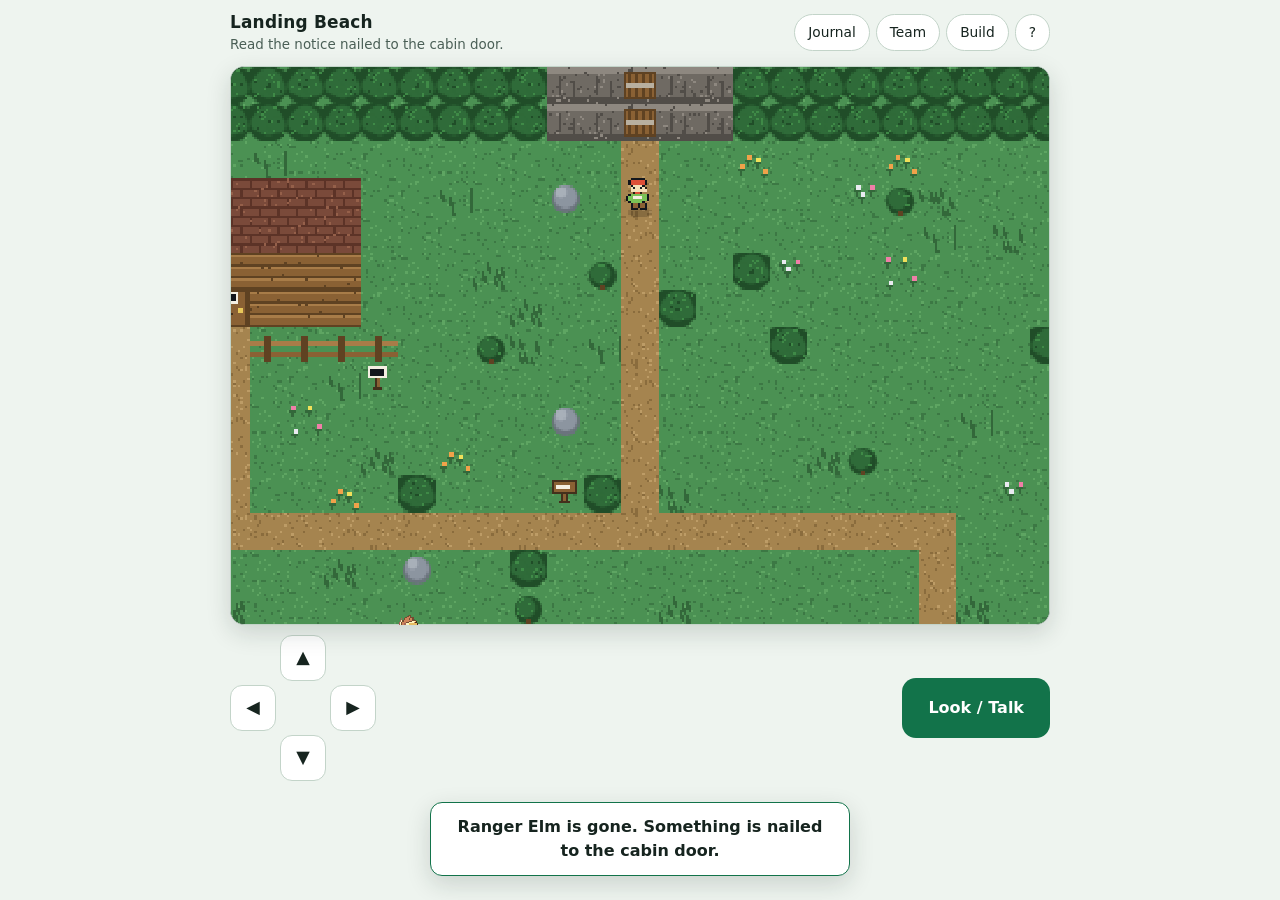
==== island/index.html @ 308da9ff "Verdant Isle: a generated cozy soundtrack, still no audio files There is music now, and the repo sti" ====
<!DOCTYPE html>
<html lang="en">
<head>
<meta charset="utf-8">
<meta name="viewport" content="width=device-width, initial-scale=1, viewport-fit=cover">
<title>Verdant Isle &mdash; A Reading Expedition</title>
<meta name="description" content="Explore an island, read the field notes, work out where to go next, and earn the trust of the creatures who live there. Grade 8 reading.">
<meta name="theme-color" content="#0a1a17">
<script>
  /* Resolve the saved theme before first paint so light mode never flashes dark. */
  (function () {
    var pref = 'auto';
    try { pref = (JSON.parse(localStorage.getItem('vi.save.v1') || '{}').theme) || 'auto'; } catch (e) {}
    var light = pref === 'light' ||
      (pref !== 'dark' && window.matchMedia && window.matchMedia('(prefers-color-scheme: light)').matches);
    document.documentElement.dataset.theme = light ? 'light' : 'dark';
    if (light) {
      var bar = document.querySelector('meta[name="theme-color"]');
      if (bar) bar.setAttribute('content', '#eef4ef');
    }
  })();
</script>
<link rel="stylesheet" href="css/island.css">
<link rel="icon" href="data:image/svg+xml,<svg xmlns='http://www.w3.org/2000/svg' viewBox='0 0 32 32'><text y='26' font-size='26'>&#127796;</text></svg>">
</head>
<body>

<header id="topbar">
  <div id="place">
    <b id="place-name">Landing Beach</b>
    <small id="place-step">Read the notice nailed to the cabin door.</small>
  </div>
  <nav id="tools">
    <button class="chip" data-open="journal" type="button" title="Journal (J)">Journal</button>
    <button class="chip" data-open="team" type="button" title="Your helpers (T)">Team</button>
    <button class="chip" data-open="build" type="button" title="Projects (B)">Build</button>
    <button class="chip" data-open="help" type="button" title="How to play (?)">?</button>
  </nav>
</header>

<main id="stage">
  <canvas id="screen" width="352" height="240" aria-label="Island map. Use arrow keys to walk."></canvas>
  <div id="actors" aria-hidden="true"></div>
  <canvas id="hero" width="352" height="240" aria-hidden="true"></canvas>
  <div id="prompt" class="hidden"></div>
</main>

<div id="pad" aria-hidden="false">
  <div id="dpad">
    <button class="dbtn up"    data-dir="up"    type="button" aria-label="Walk north">&#9650;</button>
    <button class="dbtn left"  data-dir="left"  type="button" aria-label="Walk west">&#9664;</button>
    <button class="dbtn down"  data-dir="down"  type="button" aria-label="Walk south">&#9660;</button>
    <button class="dbtn right" data-dir="right" type="button" aria-label="Walk east">&#9654;</button>
  </div>
  <button id="btn-act" type="button">Look / Talk</button>
</div>

<div id="sheet" class="hidden" role="dialog" aria-modal="true" aria-labelledby="sheet-title">
  <div id="sheet-card">
    <button id="sheet-close" type="button" aria-label="Close">&times;</button>
    <div id="sheet-body"></div>
  </div>
</div>

<div id="toast" class="hidden" role="status"></div>
<div id="gloss" class="hidden" role="tooltip"></div>

<script type="module" src="js/main.js"></script>
</body>
</html>
---- island/css/island.css ----
/* Verdant Isle. One stylesheet, two themes, no frameworks.
   Light and dark palettes are both measured for WCAG AA on text pairs. */

:root {
  --bg: #0a1a17;
  --bg2: #10251f;
  --card: #16302a;
  --card2: #1d3b33;
  --ink: #eaf5ef;
  --ink-dim: #a8c4b8;
  --line: #2c5348;
  --accent: #58d68d;
  --accent-ink: #06231a;
  --gold: #f2c14e;
  --rose: #f2777a;
  --sky: #6ec6ff;
  --focus: #ffd45e;
  --shadow: 0 10px 30px rgba(0, 0, 0, .45);
  --radius: 14px;
  --read: 1.06rem;
}

html[data-theme="light"] {
  --bg: #eef4ef;
  --bg2: #e2ebe4;
  --card: #ffffff;
  --card2: #f2f7f3;
  --ink: #16241f;
  --ink-dim: #4a5f56;
  --line: #c3d4c9;
  --accent: #12734a;
  --accent-ink: #ffffff;
  --gold: #8a6100;
  --rose: #b4262a;
  --sky: #14567f;
  --focus: #7a4a00;
  --shadow: 0 8px 24px rgba(20, 40, 32, .16);
}

* { box-sizing: border-box; }

html, body {
  margin: 0;
  min-height: 100%;
  background: var(--bg);
  color: var(--ink);
  font: 16px/1.5 ui-rounded, "Segoe UI", system-ui, -apple-system, sans-serif;
  -webkit-text-size-adjust: 100%;
}

body {
  display: flex;
  flex-direction: column;
  align-items: center;
  gap: 10px;
  padding: 10px 10px 22px;
  overscroll-behavior: none;
}

.hidden { display: none !important; }

:focus-visible {
  outline: 3px solid var(--focus);
  outline-offset: 2px;
}

/* ---------------- top bar ---------------- */

#topbar {
  width: 100%;
  max-width: 820px;
  display: flex;
  align-items: center;
  gap: 10px;
  flex-wrap: wrap;
}

#place { min-width: 0; flex: 1; }
#place b { display: block; font-size: 1.06rem; letter-spacing: .2px; }
#place small {
  display: block;
  color: var(--ink-dim);
  font-size: .84rem;
  overflow: hidden;
  text-overflow: ellipsis;
  white-space: nowrap;
}

#tools { display: flex; gap: 6px; flex-wrap: wrap; }

.chip {
  font: inherit;
  font-size: .86rem;
  color: var(--ink);
  background: var(--card);
  border: 1px solid var(--line);
  border-radius: 999px;
  padding: 7px 13px;
  cursor: pointer;
  min-height: 36px;
}
.chip:hover { background: var(--card2); }
.chip[data-on="1"] { background: var(--accent); color: var(--accent-ink); border-color: transparent; }

/* ---------------- the world ---------------- */

#stage {
  position: relative;
  width: 100%;
  max-width: 820px;
}

#screen {
  display: block;
  width: 100%;
  height: auto;
  aspect-ratio: 352 / 240;
  background: #0d1f1a;
  border: 1px solid var(--line);
  border-radius: var(--radius);
  box-shadow: var(--shadow);
  image-rendering: pixelated;
  image-rendering: crisp-edges;
  touch-action: manipulation;
}

/* The residents live in this layer rather than in the canvas, so they stay
   crisp and keep animating no matter how far the canvas is scaled up. */
#actors {
  position: absolute;
  inset: 0;
  overflow: hidden;
  pointer-events: none;
  border-radius: var(--radius);
}
#actors img {
  position: absolute;
  image-rendering: pixelated;
  transform: translate(-50%, -100%);
  filter: drop-shadow(0 1px 0 rgba(0, 0, 0, .35));
}

/* The player is drawn on its own canvas above the sprite layer. Standing next
   to a Snorlax, which is nearly three tiles across, would otherwise hide it. */
#hero {
  position: absolute;
  inset: 0;
  width: 100%;
  height: 100%;
  image-rendering: pixelated;
  pointer-events: none;
}

/* A sprite in the reading sheet: scaled to its box, aspect ratio kept. */
.mon {
  image-rendering: pixelated;
  object-fit: contain;
  flex: none;
}

#prompt {
  position: absolute;
  left: 50%;
  bottom: 10px;
  transform: translateX(-50%);
  background: rgba(8, 22, 18, .88);
  color: #eaf5ef;
  border: 1px solid rgba(234, 245, 239, .28);
  border-radius: 999px;
  padding: 6px 14px;
  font-size: .86rem;
  white-space: nowrap;
  pointer-events: none;
}

/* ---------------- touch controls ---------------- */

#pad {
  width: 100%;
  max-width: 820px;
  display: flex;
  align-items: center;
  justify-content: space-between;
  gap: 16px;
}

#dpad {
  display: grid;
  grid-template-columns: repeat(3, 52px);
  grid-template-rows: repeat(3, 52px);
  gap: 4px;
}
.dbtn {
  font: inherit;
  font-size: 1.1rem;
  color: var(--ink);
  background: var(--card);
  border: 1px solid var(--line);
  border-radius: 12px;
  cursor: pointer;
  user-select: none;
  -webkit-user-select: none;
  touch-action: manipulation;
}
.dbtn:active { background: var(--accent); color: var(--accent-ink); }
.dbtn.up    { grid-area: 1 / 2; }
.dbtn.left  { grid-area: 2 / 1; }
.dbtn.right { grid-area: 2 / 3; }
.dbtn.down  { grid-area: 3 / 2; }

#btn-act {
  font: inherit;
  font-weight: 600;
  color: var(--accent-ink);
  background: var(--accent);
  border: 0;
  border-radius: 14px;
  padding: 18px 26px;
  cursor: pointer;
  min-height: 60px;
  touch-action: manipulation;
}
#btn-act:active { filter: brightness(.92); }

/* ---------------- sheet (reading, quiz, menus) ---------------- */

#sheet {
  position: fixed;
  inset: 0;
  background: rgba(4, 12, 10, .66);
  display: grid;
  place-items: center;
  padding: 14px;
  z-index: 40;
  overflow: auto;
}

#sheet-card {
  position: relative;
  width: min(680px, 100%);
  max-height: calc(100vh - 28px);
  overflow: auto;
  background: var(--card);
  border: 1px solid var(--line);
  border-radius: 18px;
  box-shadow: var(--shadow);
  padding: 22px 22px 26px;
}

#sheet-close {
  position: absolute;
  top: 10px;
  right: 12px;
  font-size: 1.5rem;
  line-height: 1;
  color: var(--ink-dim);
  background: transparent;
  border: 0;
  cursor: pointer;
  padding: 6px 10px;
  border-radius: 10px;
}
#sheet-close:hover { color: var(--ink); background: var(--card2); }

#sheet h2 { margin: 0 34px 2px 0; font-size: 1.24rem; }
#sheet h3 { margin: 20px 0 8px; font-size: 1rem; }
#sheet .kicker {
  margin: 0 0 14px;
  font-size: .78rem;
  letter-spacing: .12em;
  text-transform: uppercase;
  color: var(--ink-dim);
}

/* the reading passage itself: generous measure, real paragraph spacing */
.passage {
  background: var(--card2);
  border: 1px solid var(--line);
  border-left: 4px solid var(--accent);
  border-radius: 12px;
  padding: 16px 18px;
  font-size: var(--read);
  line-height: 1.72;
}
.passage p { margin: 0 0 1em; }
.passage p:last-child { margin-bottom: 0; }
.passage.big { font-size: 1.26rem; line-height: 1.85; min-height: 7.4em; }

/* page counter and dots for the bite-sized reader */
.pagebar {
  display: flex;
  align-items: center;
  gap: 8px;
  margin: 0 0 10px;
}
.dots { display: flex; gap: 5px; }
.dots .dot {
  width: 8px;
  height: 8px;
  border-radius: 50%;
  background: var(--line);
  display: block;
}
.dots .dot.seen { background: color-mix(in srgb, var(--accent) 55%, var(--line)); }
.dots .dot.on {
  background: var(--accent);
  transform: scale(1.35);
}

.gloss-word {
  font: inherit;
  color: inherit;
  background: transparent;
  border: 0;
  border-bottom: 2px dotted var(--sky);
  padding: 0;
  cursor: help;
}
.gloss-word:hover { background: rgba(110, 198, 255, .14); }

#gloss {
  position: absolute;
  z-index: 60;
  max-width: 260px;
  background: var(--card);
  color: var(--ink);
  border: 1px solid var(--line);
  border-radius: 10px;
  box-shadow: var(--shadow);
  padding: 9px 12px;
  font-size: .86rem;
}
#gloss b { color: var(--sky); }

.speaker {
  display: flex;
  align-items: center;
  gap: 10px;
  margin-bottom: 12px;
}
.speaker .mon {
  width: 84px;
  height: 84px;
  background: var(--card2);
  border: 1px solid var(--line);
  border-radius: 12px;
  padding: 2px;
}
.speaker span { font-size: .9rem; color: var(--ink-dim); }

.row { display: flex; align-items: center; gap: 8px; flex-wrap: wrap; }
.row.end { justify-content: flex-end; }
.spacer { flex: 1; }
.muted { color: var(--ink-dim); }
.small { font-size: .86rem; }

.btn {
  font: inherit;
  font-weight: 600;
  color: var(--accent-ink);
  background: var(--accent);
  border: 0;
  border-radius: 12px;
  padding: 12px 20px;
  cursor: pointer;
  min-height: 46px;
}
.btn:hover { filter: brightness(1.06); }
.btn.ghost {
  color: var(--ink);
  background: transparent;
  border: 1px solid var(--line);
}
.btn.ghost:hover { background: var(--card2); }
.btn:disabled { opacity: .5; cursor: not-allowed; filter: none; }

/* ---------------- questions ---------------- */

.qwrap { margin-top: 18px; }
.qtag {
  display: inline-block;
  font-size: .72rem;
  letter-spacing: .1em;
  text-transform: uppercase;
  color: var(--accent-ink);
  background: var(--accent);
  border-radius: 999px;
  padding: 3px 10px;
  margin-bottom: 8px;
}
.qtext { font-size: 1.06rem; font-weight: 600; margin: 0 0 12px; }

.choices { display: grid; gap: 8px; }
.choice {
  font: inherit;
  text-align: left;
  color: var(--ink);
  background: var(--card2);
  border: 2px solid var(--line);
  border-radius: 12px;
  padding: 12px 14px;
  cursor: pointer;
  display: flex;
  gap: 10px;
  align-items: flex-start;
  line-height: 1.45;
}
.choice:hover:not(:disabled) { border-color: var(--accent); }
.choice b {
  flex: none;
  width: 1.4em;
  color: var(--ink-dim);
}
.choice.right { border-color: var(--accent); background: color-mix(in srgb, var(--accent) 18%, var(--card2)); }
.choice.wrong { border-color: var(--rose); background: color-mix(in srgb, var(--rose) 15%, var(--card2)); }
.choice:disabled { cursor: default; }

.why {
  margin-top: 12px;
  border-radius: 12px;
  padding: 12px 14px;
  font-size: .94rem;
  line-height: 1.6;
  background: var(--card2);
  border: 1px solid var(--line);
  border-left: 4px solid var(--gold);
}
.why b { color: var(--gold); }

/* ---------------- meters, lists, cards ---------------- */

.meter {
  height: 12px;
  background: var(--card2);
  border: 1px solid var(--line);
  border-radius: 999px;
  overflow: hidden;
  margin: 10px 0;
}
.meter i {
  display: block;
  height: 100%;
  background: var(--accent);
  transition: width .3s ease;
}

.grid2 { display: grid; grid-template-columns: repeat(auto-fill, minmax(200px, 1fr)); gap: 10px; }

.card {
  background: var(--card2);
  border: 1px solid var(--line);
  border-radius: 12px;
  padding: 12px;
  display: flex;
  gap: 10px;
  align-items: center;
  text-align: left;
}
.card .mon {
  width: 48px;
  height: 48px;
}
.card .nm { font-weight: 600; }
.card .jb { font-size: .8rem; color: var(--ink-dim); }
.card.locked { opacity: .55; }
.card.pick { cursor: pointer; font: inherit; color: var(--ink); }
.card.pick[aria-pressed="true"] { border-color: var(--accent); box-shadow: inset 0 0 0 1px var(--accent); }

.tick { color: var(--accent); font-weight: 700; }
.cross { color: var(--rose); font-weight: 700; }

.entry {
  border-left: 3px solid var(--line);
  padding: 2px 0 2px 12px;
  margin-bottom: 14px;
}
.entry.done { border-left-color: var(--accent); }
.entry .t { font-weight: 600; }
.entry .d { font-size: .9rem; color: var(--ink-dim); }

.reread {
  font: inherit;
  font-size: .84rem;
  color: var(--sky);
  background: transparent;
  border: 0;
  border-bottom: 1px solid currentColor;
  padding: 0;
  cursor: pointer;
  margin-top: 4px;
}

/* ---------------- toast ---------------- */

#toast {
  position: fixed;
  left: 50%;
  bottom: 24px;
  transform: translateX(-50%);
  z-index: 70;
  background: var(--card);
  color: var(--ink);
  border: 1px solid var(--accent);
  border-radius: 12px;
  box-shadow: var(--shadow);
  padding: 12px 18px;
  font-weight: 600;
  max-width: min(420px, 92vw);
  text-align: center;
}

/* ---------------- responsive ---------------- */

@media (min-width: 760px) {
  #dpad { grid-template-columns: repeat(3, 46px); grid-template-rows: repeat(3, 46px); }
}

@media (max-width: 480px) {
  body { padding: 8px 8px 16px; gap: 8px; }
  #sheet-card { padding: 18px 16px 22px; }
  :root { --read: 1.02rem; }
}

@media (prefers-reduced-motion: reduce) {
  * { animation: none !important; transition: none !important; }
}
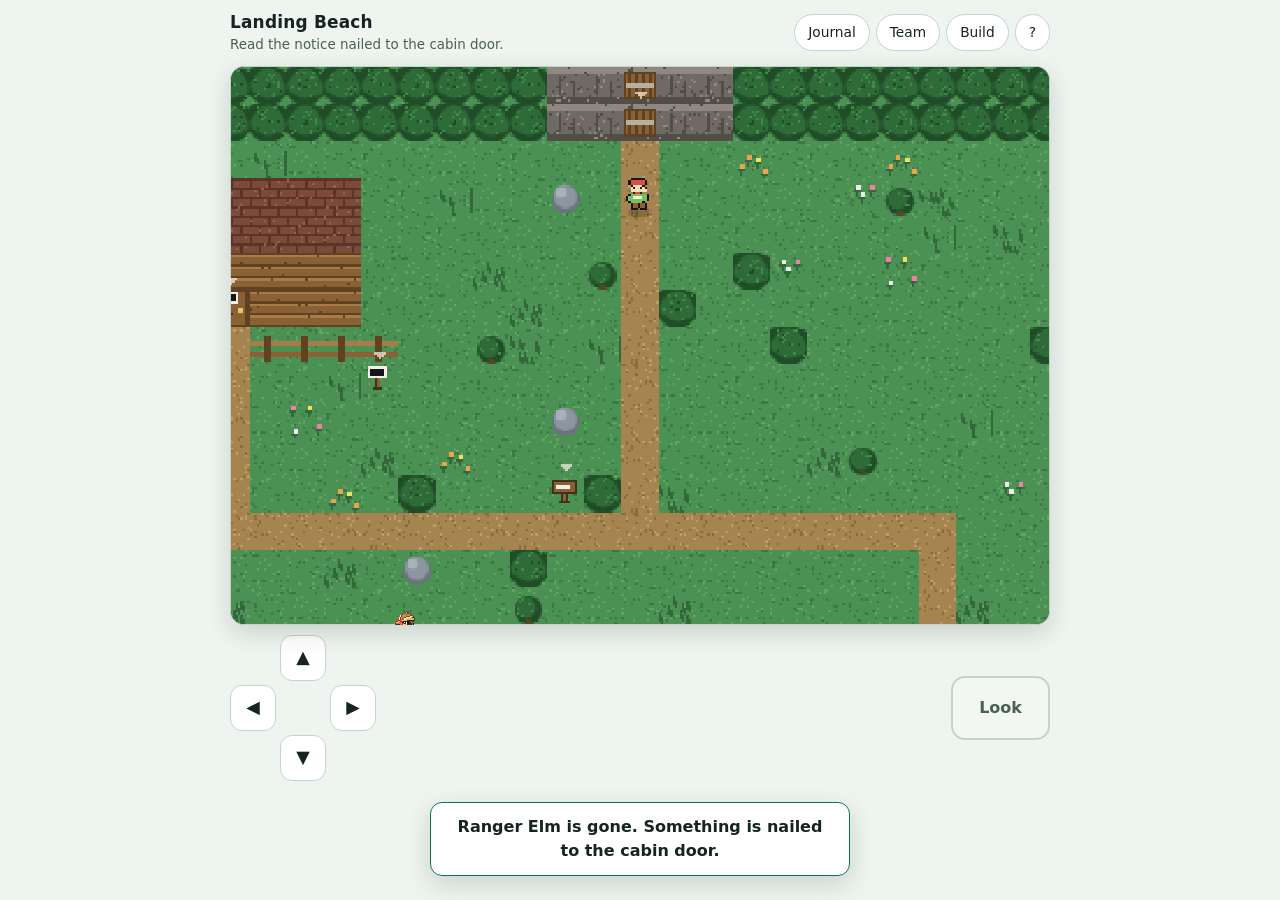
==== commit 9b010434: "Verdant Isle: three save slots, and a save file the family actually holds localStorage was the only " ====
--- a/island/index.html
+++ b/island/index.html
@@ -7,10 +7,16 @@
 <meta name="description" content="Explore an island, read the field notes, work out where to go next, and earn the trust of the creatures who live there. Grade 8 reading.">
 <meta name="theme-color" content="#0a1a17">
 <script>
-  /* Resolve the saved theme before first paint so light mode never flashes dark. */
+  /* Resolve the saved theme before first paint so light mode never flashes dark.
+     This has to know which slot is active, and it has to stay synchronous, so
+     the key is rebuilt here rather than imported from js/state.js. */
   (function () {
     var pref = 'auto';
-    try { pref = (JSON.parse(localStorage.getItem('vi.save.v1') || '{}').theme) || 'auto'; } catch (e) {}
+    try {
+      var slot = localStorage.getItem('vi.slot') || '1';
+      var key = slot === '1' ? 'vi.save.v1' : 'vi.save.v1.s' + slot;
+      pref = (JSON.parse(localStorage.getItem(key) || '{}').theme) || 'auto';
+    } catch (e) {}
     var light = pref === 'light' ||
       (pref !== 'dark' && window.matchMedia && window.matchMedia('(prefers-color-scheme: light)').matches);
     document.documentElement.dataset.theme = light ? 'light' : 'dark';
@@ -21,6 +27,11 @@
   })();
 </script>
 <link rel="stylesheet" href="css/island.css">
+<link rel="manifest" href="manifest.json">
+<link rel="apple-touch-icon" href="icons/icon-192.png">
+<meta name="apple-mobile-web-app-capable" content="yes">
+<meta name="apple-mobile-web-app-status-bar-style" content="black">
+<meta name="apple-mobile-web-app-title" content="Verdant Isle">
 <link rel="icon" href="data:image/svg+xml,<svg xmlns='http://www.w3.org/2000/svg' viewBox='0 0 32 32'><text y='26' font-size='26'>&#127796;</text></svg>">
 </head>
 <body>
--- a/island/css/island.css
+++ b/island/css/island.css
@@ -158,19 +158,35 @@
   flex: none;
 }
 
+/* Bigger and brighter than it was. An 8 year old was walking straight past the
+   old version, which was a thin grey pill of small text. */
 #prompt {
   position: absolute;
   left: 50%;
-  bottom: 10px;
+  bottom: 12px;
   transform: translateX(-50%);
-  background: rgba(8, 22, 18, .88);
-  color: #eaf5ef;
-  border: 1px solid rgba(234, 245, 239, .28);
+  display: flex;
+  align-items: center;
+  gap: 9px;
+  background: rgba(8, 22, 18, .93);
+  color: #fff;
+  border: 2px solid var(--focus);
   border-radius: 999px;
-  padding: 6px 14px;
-  font-size: .86rem;
+  padding: 8px 18px;
   white-space: nowrap;
   pointer-events: none;
+  box-shadow: 0 4px 14px rgba(0, 0, 0, .4);
+}
+#prompt b { font-size: 1.06rem; letter-spacing: .2px; }
+@media (max-width: 420px) { #prompt b { font-size: .95rem; } }
+#prompt span {
+  font-size: .76rem;
+  color: #cfe0d6;
+  border-left: 1px solid rgba(255, 255, 255, .25);
+  padding-left: 9px;
+}
+@media (max-width: 480px) {
+  #prompt span { display: none; }     /* on a phone there is no Space key */
 }
 
 /* ---------------- touch controls ---------------- */
@@ -221,6 +237,26 @@
   touch-action: manipulation;
 }
 #btn-act:active { filter: brightness(.92); }
+
+/* The button is dull grey until there is actually something to press it on, and
+   then it lights up and breathes. Half the discoverability problem was that it
+   looked identical either way. */
+#btn-act {
+  background: var(--card2);
+  color: var(--ink-dim);
+  border: 2px solid var(--line);
+  transition: background .18s ease, color .18s ease, border-color .18s ease;
+}
+#btn-act.ready {
+  background: var(--accent);
+  color: var(--accent-ink);
+  border-color: transparent;
+  animation: actpulse 1.5s ease-in-out infinite;
+}
+@keyframes actpulse {
+  0%, 100% { box-shadow: 0 0 0 0 rgba(88, 214, 141, .55); }
+  50%      { box-shadow: 0 0 0 9px rgba(88, 214, 141, 0); }
+}
 
 /* ---------------- sheet (reading, quiz, menus) ---------------- */
 
@@ -467,6 +503,22 @@
 .card.pick[aria-pressed="true"] { border-color: var(--accent); box-shadow: inset 0 0 0 1px var(--accent); }
 
 .tick { color: var(--accent); font-weight: 700; }
+.grow-now { color: var(--gold); font-weight: 700; }
+.card.can-grow { border-color: var(--gold); box-shadow: inset 0 0 0 1px var(--gold); }
+
+/* a dot on a top-bar button when something is waiting behind it */
+.chip.has-news { position: relative; }
+.chip.has-news::after {
+  content: '';
+  position: absolute;
+  top: 4px;
+  right: 6px;
+  width: 8px;
+  height: 8px;
+  border-radius: 50%;
+  background: var(--gold);
+  box-shadow: 0 0 0 2px var(--card);
+}
 .cross { color: var(--rose); font-weight: 700; }
 
 .entry {
@@ -509,6 +561,47 @@
   text-align: center;
 }
 
+/* ---------------- save slots ---------------- */
+
+.slot-list { display: grid; gap: 8px; }
+.slot {
+  background: var(--card2);
+  border: 1px solid var(--line);
+  border-radius: 12px;
+  padding: 12px;
+  display: flex;
+  gap: 10px;
+  align-items: center;
+  flex-wrap: wrap;
+  text-align: left;
+}
+.slot-who { flex: 1; min-width: 10em; }
+.slot.on { border-color: var(--accent); box-shadow: inset 0 0 0 1px var(--accent); }
+.slot-tag {
+  font-size: .74rem;
+  text-transform: uppercase;
+  letter-spacing: .06em;
+  color: var(--accent);
+  font-weight: 700;
+}
+.slot.pick { cursor: pointer; font: inherit; color: var(--ink); width: 100%; }
+.slot.pick:hover { background: var(--card); border-color: var(--accent); }
+
+#sheet-body input[type="text"] {
+  flex: 1;
+  min-width: 8em;
+  font: inherit;
+  color: var(--ink);
+  background: var(--bg2);
+  border: 1px solid var(--line);
+  border-radius: 10px;
+  padding: 10px 12px;
+}
+#sheet-body input[type="text"]:focus-visible {
+  outline: 2px solid var(--focus);
+  outline-offset: 1px;
+}
+
 /* ---------------- responsive ---------------- */
 
 @media (min-width: 760px) {
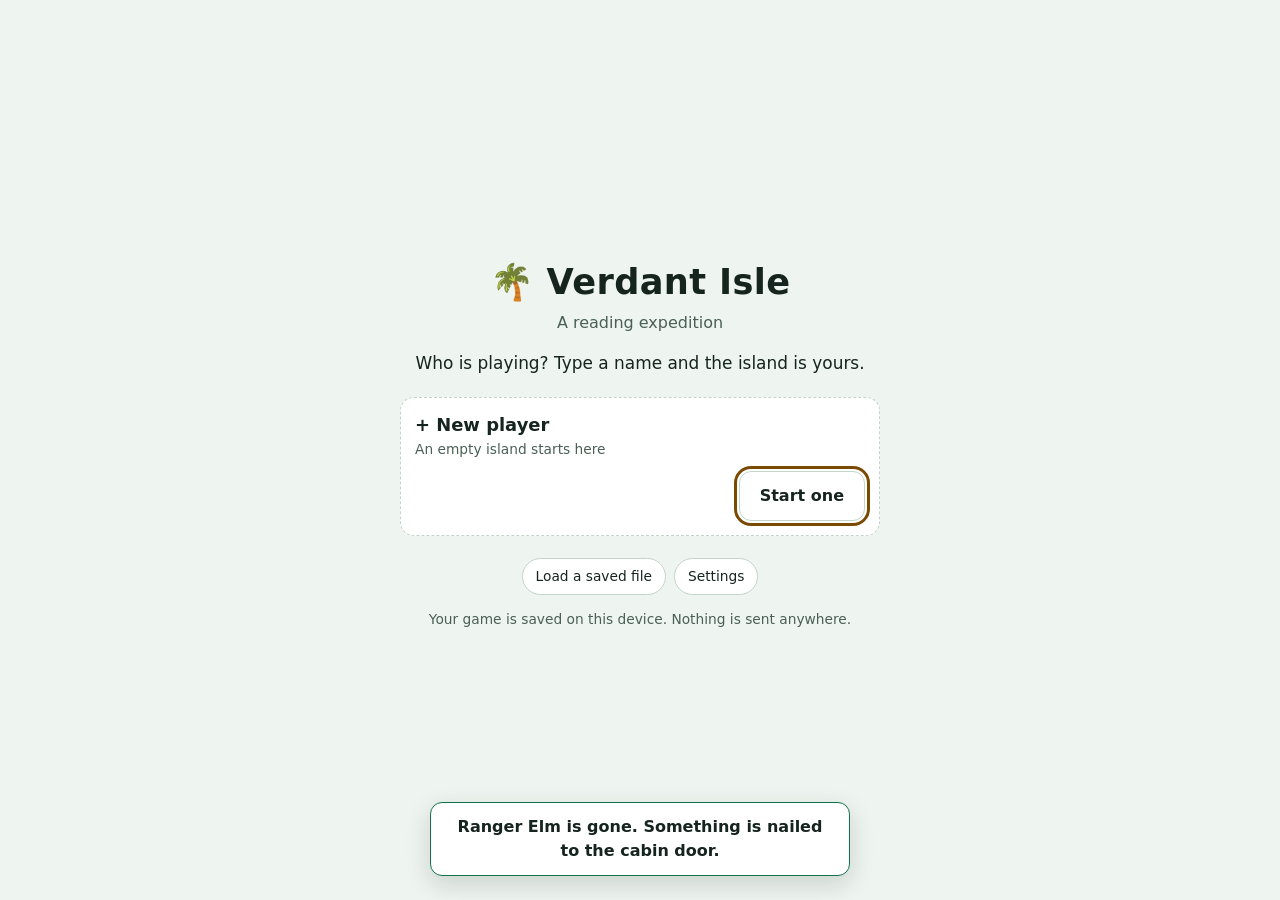
==== commit f1a7706b: "Verdant Isle: a home page, and a name that belongs to somebody The save panel worked and nobody foun" ====
--- a/island/index.html
+++ b/island/index.html
@@ -7,16 +7,25 @@
 <meta name="description" content="Explore an island, read the field notes, work out where to go next, and earn the trust of the creatures who live there. Grade 8 reading.">
 <meta name="theme-color" content="#0a1a17">
 <script>
-  /* Resolve the saved theme before first paint so light mode never flashes dark.
-     This has to know which slot is active, and it has to stay synchronous, so
-     the key is rebuilt here rather than imported from js/state.js. */
+  /* Resolve the saved theme before first paint so light mode never flashes dark,
+     and decide in the same breath whether the home page or the island is the
+     first thing drawn. Both have to know which slot is active and both have to
+     stay synchronous, so the keys are rebuilt here rather than imported from
+     js/state.js -- which the self test checks for drift. */
   (function () {
     var pref = 'auto';
+    var slot = '1';
     try {
-      var slot = localStorage.getItem('vi.slot') || '1';
+      slot = localStorage.getItem('vi.slot') || '1';
+      if (slot !== '2' && slot !== '3') slot = '1';   // same fallback as activeSlot()
       var key = slot === '1' ? 'vi.save.v1' : 'vi.save.v1.s' + slot;
       pref = (JSON.parse(localStorage.getItem(key) || '{}').theme) || 'auto';
     } catch (e) {}
+    /* The home page shows every visit. It does not show again after the reload
+       that switching players causes, which is what the session key records. */
+    var entered = null;
+    try { entered = sessionStorage.getItem('vi.go'); } catch (e) {}
+    document.documentElement.dataset.home = entered === slot ? 'off' : 'on';
     var light = pref === 'light' ||
       (pref !== 'dark' && window.matchMedia && window.matchMedia('(prefers-color-scheme: light)').matches);
     document.documentElement.dataset.theme = light ? 'light' : 'dark';
@@ -66,6 +75,15 @@
   <button id="btn-act" type="button">Look / Talk</button>
 </div>
 
+<!-- The home page. js/title.js fills this in, but the shell is here and opaque
+     from the first paint so no island is ever visible behind it. -->
+<div id="title">
+  <div class="home-inner">
+    <h1 class="home-title">&#127796; Verdant Isle</h1>
+    <p class="home-kicker">A reading expedition</p>
+  </div>
+</div>
+
 <div id="sheet" class="hidden" role="dialog" aria-modal="true" aria-labelledby="sheet-title">
   <div id="sheet-card">
     <button id="sheet-close" type="button" aria-label="Close">&times;</button>
--- a/island/css/island.css
+++ b/island/css/island.css
@@ -602,6 +602,95 @@
   outline-offset: 1px;
 }
 
+/* ---------------- the home page ---------------- */
+
+/* Below the sheet (40) on purpose: Settings and the file picker open over it. */
+#title {
+  position: fixed;
+  inset: 0;
+  z-index: 30;
+  background: var(--bg);
+  overflow-y: auto;
+  display: flex;
+  align-items: flex-start;
+  justify-content: center;
+  padding: max(18px, env(safe-area-inset-top)) 14px 32px;
+}
+html[data-home="off"] #title { display: none; }
+
+.home-inner { width: 100%; max-width: 30rem; margin: auto; }
+
+.home-title {
+  margin: 0;
+  font-size: clamp(1.6rem, 7vw, 2.2rem);
+  letter-spacing: .01em;
+  text-align: center;
+}
+.home-kicker {
+  margin: 2px 0 0;
+  text-align: center;
+  color: var(--ink-dim);
+}
+.home-lead {
+  margin: 16px 0 0;
+  text-align: center;
+  font-size: var(--read);
+}
+
+.home-list { display: grid; gap: 10px; margin-top: 20px; }
+
+/* Every card is the same shape: who and how far, then the buttons on their own
+   row underneath. Letting them sit inline when the text happens to be short
+   enough made a list where no two cards agreed, and it shrank the one button
+   that matters into a corner. */
+.home-card {
+  background: var(--card);
+  border: 1px solid var(--line);
+  border-radius: var(--radius);
+  padding: 14px;
+}
+.home-card.lead {
+  background: var(--card2);
+  border-color: var(--accent);
+  box-shadow: inset 0 0 0 1px var(--accent);
+}
+.home-card.new { border-style: dashed; }
+.home-who { min-width: 0; }
+.home-who b { font-size: 1.12rem; }
+.home-go {
+  display: flex;
+  gap: 8px;
+  align-items: center;
+  flex-wrap: wrap;
+  justify-content: flex-end;
+  margin-top: 12px;
+}
+.home-card.lead .home-go .btn { font-size: 1.06rem; }
+.home-card input[type="text"] {
+  width: 100%;
+  margin-top: 10px;
+  font: inherit;
+  color: var(--ink);
+  background: var(--bg2);
+  border: 1px solid var(--line);
+  border-radius: 10px;
+  padding: 10px 12px;
+}
+.home-card input[type="text"]:focus-visible {
+  outline: 2px solid var(--focus);
+  outline-offset: 1px;
+}
+
+.home-full { margin: 10px 2px 0; }
+.home-feet {
+  display: flex;
+  gap: 8px;
+  justify-content: center;
+  flex-wrap: wrap;
+  margin-top: 22px;
+}
+.home-note { text-align: center; margin: 14px 0 0; }
+
 /* ---------------- responsive ---------------- */
 
 @media (min-width: 760px) {
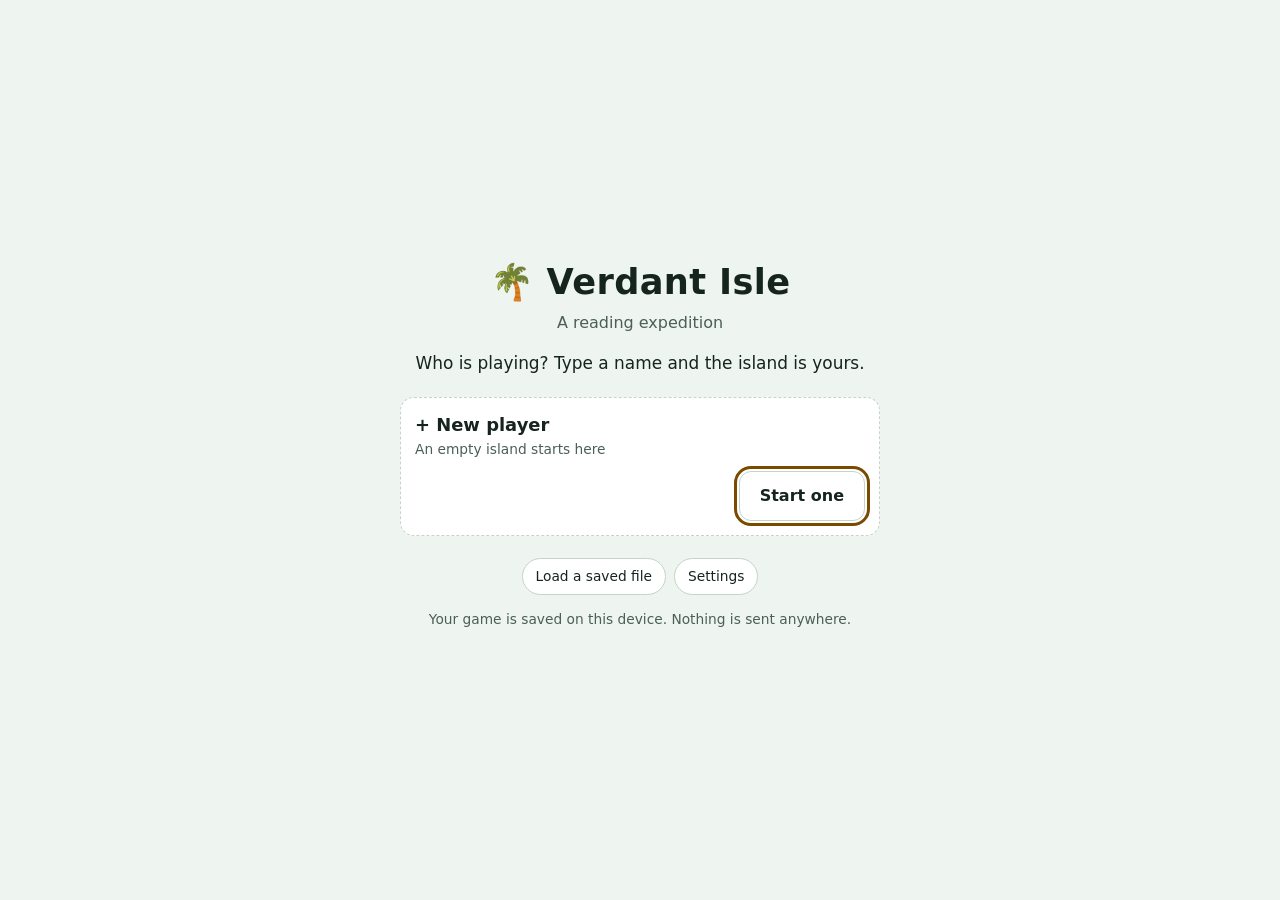
==== commit 9d15e23c: "Verdant Isle: the island is as big as the screen it is on The game was drawn at 352x240 and stretche" ====
--- a/island/index.html
+++ b/island/index.html
@@ -4,7 +4,7 @@
 <meta charset="utf-8">
 <meta name="viewport" content="width=device-width, initial-scale=1, viewport-fit=cover">
 <title>Verdant Isle &mdash; A Reading Expedition</title>
-<meta name="description" content="Explore an island, read the field notes, work out where to go next, and earn the trust of the creatures who live there. Grade 8 reading.">
+<meta name="description" content="Explore an island, read the field notes, work out where to go next, and earn the trust of the creatures who live there. Grade 3 reading, with the island’s own numbers to work out.">
 <meta name="theme-color" content="#0a1a17">
 <script>
   /* Resolve the saved theme before first paint so light mode never flashes dark,
@@ -54,6 +54,8 @@
     <button class="chip" data-open="journal" type="button" title="Journal (J)">Journal</button>
     <button class="chip" data-open="team" type="button" title="Your helpers (T)">Team</button>
     <button class="chip" data-open="build" type="button" title="Projects (B)">Build</button>
+    <button class="chip hidden" id="btn-bike" type="button" title="Get on or off the bicycle (R)">Bike</button>
+    <button class="chip hidden" id="btn-full" type="button" title="Full screen (F)" aria-label="Full screen">Full</button>
     <button class="chip" data-open="help" type="button" title="How to play (?)">?</button>
   </nav>
 </header>
@@ -63,6 +65,8 @@
   <div id="actors" aria-hidden="true"></div>
   <canvas id="hero" width="352" height="240" aria-hidden="true"></canvas>
   <div id="prompt" class="hidden"></div>
+  <!-- Inside the map on purpose: see the toast block in island.css. -->
+  <div id="toast" class="hidden" role="status"></div>
 </main>
 
 <div id="pad" aria-hidden="false">
@@ -91,7 +95,6 @@
   </div>
 </div>
 
-<div id="toast" class="hidden" role="status"></div>
 <div id="gloss" class="hidden" role="tooltip"></div>
 
 <script type="module" src="js/main.js"></script>
--- a/island/css/island.css
+++ b/island/css/island.css
@@ -48,12 +48,25 @@
   -webkit-text-size-adjust: 100%;
 }
 
+/* The gutter is a variable because the breakpoints below want a smaller one and
+   the padding itself is too long to write out three times. It is written twice:
+   the plain line for a browser that has never heard of env(), and then the same
+   thing again holding the page clear of a notch or a home bar. The viewport is
+   declared viewport-fit=cover, so without this the d-pad on a phone held
+   sideways sits under the rounded corner. */
 body {
+  --gutter: 10px;
+  --floor: 22px;
   display: flex;
   flex-direction: column;
   align-items: center;
   gap: 10px;
-  padding: 10px 10px 22px;
+  padding: var(--gutter) var(--gutter) var(--floor);
+  padding:
+    max(var(--gutter), env(safe-area-inset-top, 0px))
+    max(var(--gutter), env(safe-area-inset-right, 0px))
+    max(var(--floor), env(safe-area-inset-bottom, 0px))
+    max(var(--gutter), env(safe-area-inset-left, 0px));
   overscroll-behavior: none;
 }
 
@@ -101,20 +114,34 @@
 }
 .chip:hover { background: var(--card2); }
 .chip[data-on="1"] { background: var(--accent); color: var(--accent-ink); border-color: transparent; }
+/* riding: the same treatment as any other switched-on chip, and greyed out
+   rather than hidden in the one place the bicycle is not allowed */
+.chip.on { background: var(--accent); color: var(--accent-ink); border-color: transparent; }
+.chip:disabled { opacity: .45; cursor: default; }
+.chip:disabled:hover { background: var(--card); }
 
 /* ---------------- the world ---------------- */
 
+/* main.js sets all three of these from the space that is free: the tile counts
+   give the shape, and --fit-w is how wide the stage can be before its own height
+   pushes the d-pad off the bottom of the screen. The fallbacks are the shape the
+   game was drawn at, so the island still looks right for the one frame before
+   the script runs, and on a desktop window nothing moves at all. */
 #stage {
   position: relative;
-  width: 100%;
+  --tiles-w: 22;
+  --tiles-h: 15;
+  --fit-w: 820px;
+  width: min(100%, var(--fit-w));
   max-width: 820px;
+  aspect-ratio: var(--tiles-w) / var(--tiles-h);
+  margin-inline: auto;
 }
 
 #screen {
   display: block;
   width: 100%;
-  height: auto;
-  aspect-ratio: 352 / 240;
+  height: 100%;
   background: #0d1f1a;
   border: 1px solid var(--line);
   border-radius: var(--radius);
@@ -274,7 +301,12 @@
 #sheet-card {
   position: relative;
   width: min(680px, 100%);
+  /* dvh, not vh: on a phone vh is the height the page would have if the address
+     bar were gone, so a card sized in it hangs its last inch below the screen
+     and the Close button goes with it. The vh line is the fallback for a
+     browser that has never heard of dvh. */
   max-height: calc(100vh - 28px);
+  max-height: calc(100dvh - 28px);
   overflow: auto;
   background: var(--card);
   border: 1px solid var(--line);
@@ -544,12 +576,20 @@
 
 /* ---------------- toast ---------------- */
 
+/* It used to be fixed to the bottom of the window, which was fine when the
+   window was a laptop and the game ended well above it. On a phone the bottom of
+   the window is the d-pad, so a five second toast sat on the down arrow and,
+   having no pointer-events rule, swallowed the taps as well. It lives at the top
+   of the map now: the one rectangle that is the same shape on every screen, with
+   the prompt already parked along its bottom edge. Nothing in it is clickable,
+   so it lets everything through. */
 #toast {
-  position: fixed;
+  position: absolute;
   left: 50%;
-  bottom: 24px;
+  top: 12px;
   transform: translateX(-50%);
   z-index: 70;
+  pointer-events: none;
   background: var(--card);
   color: var(--ink);
   border: 1px solid var(--accent);
@@ -557,7 +597,7 @@
   box-shadow: var(--shadow);
   padding: 12px 18px;
   font-weight: 600;
-  max-width: min(420px, 92vw);
+  max-width: min(420px, 92%);
   text-align: center;
 }
 
@@ -697,12 +737,131 @@
   #dpad { grid-template-columns: repeat(3, 46px); grid-template-rows: repeat(3, 46px); }
 }
 
+/* Sideways on a phone there is no room to stack: 390 pixels of height minus the
+   bar and the pad leaves nothing for the island. So the pad goes either side of
+   it instead and the stage gets the whole height. display: contents is what
+   lifts the d-pad and the action button out of #pad and into this grid.
+
+   The same rule is written as SIDEWAYS in main.js, which measures the two of
+   them to work out how much width is left. Change one and change the other. */
+@media (orientation: landscape) and (max-height: 620px) {
+  body {
+    --gutter: 6px;
+    --floor: 6px;
+    display: grid;
+    grid-template-columns: auto minmax(0, 1fr) auto;
+    grid-template-rows: auto minmax(0, 1fr);
+    align-items: center;
+    justify-items: center;
+    min-height: 100dvh;
+    gap: 6px;
+  }
+  #topbar { grid-column: 1 / -1; }
+  #pad { display: contents; }
+  #dpad {
+    grid-column: 1;
+    grid-row: 2;
+    grid-template-columns: repeat(3, 46px);
+    grid-template-rows: repeat(3, 46px);
+  }
+  #stage { grid-column: 2; grid-row: 2; }
+  #btn-act { grid-column: 3; grid-row: 2; max-width: 128px; padding: 18px 14px; }
+  #place small { display: none; }      /* the step is in the Journal; the island is not */
+
+  /* The home page has the opposite problem to the island: it is a column of
+     cards, and sideways there is width going spare and no height at all. So the
+     cards go two abreast and everything round them gives up a few pixels, which
+     is the difference between seeing "Start one" and having to know it is down
+     there. The heading shrinks and the tagline goes: a kid who has the game open
+     does not need telling what it is. */
+  #title { padding: 10px 12px 14px; }
+  .home-inner { max-width: 46rem; }
+  .home-title { font-size: 1.45rem; }
+  .home-kicker { display: none; }
+  .home-list { grid-template-columns: 1fr 1fr; gap: 8px; margin-top: 10px; }
+  .home-card { padding: 10px 12px; }
+  .home-go { margin-top: 8px; }
+  .home-feet { margin-top: 12px; }
+  .home-note { margin-top: 8px; }
+}
+
 @media (max-width: 480px) {
-  body { padding: 8px 8px 16px; gap: 8px; }
+  body { --gutter: 8px; --floor: 16px; gap: 8px; }
   #sheet-card { padding: 18px 16px 22px; }
   :root { --read: 1.02rem; }
 }
 
+/* Five chips and the place name will not share a line on a phone: the chips do
+   not shrink, so the name is what gets crushed, and the line under it saying
+   what to go and do -- the most useful sentence on the screen for an eight year
+   old -- ends up as three letters and an ellipsis. So on a narrow screen the
+   name takes a row of its own and the chips wrap under it. */
+@media (max-width: 560px) {
+  #place { flex: 1 1 100%; }
+  #tools { width: 100%; }
+}
+
+/* The five chips are two pixels wider than the smallest phone still in the
+   house, and the row they wrap to costs forty pixels of island -- far more than
+   the padding being taken off them is worth. Only the sides come in: the chips
+   stay 36 pixels tall, which is what a thumb is aiming at. */
+@media (max-width: 380px) {
+  #tools { gap: 5px; }
+  .chip { padding: 7px 10px; }
+}
+
 @media (prefers-reduced-motion: reduce) {
   * { animation: none !important; transition: none !important; }
 }
+
+
+/* ---------------- the dressing room ---------------- */
+
+/* A close up big enough to see from the sofa, and the swatches beside it on a
+   wide screen or under it on a phone. */
+.dress {
+  display: flex;
+  gap: 18px;
+  align-items: flex-start;
+  flex-wrap: wrap;
+  margin: 10px 0 4px;
+}
+#dress-view {
+  image-rendering: pixelated;
+  background: var(--card2);
+  border: 1px solid var(--line);
+  border-radius: 12px;
+  padding: 6px;
+  flex: 0 0 auto;
+}
+.dress-slots { flex: 1 1 240px; display: flex; flex-direction: column; gap: 10px; }
+.swatches { display: flex; flex-wrap: wrap; gap: 6px; margin-top: 4px; }
+
+.swatch {
+  display: inline-flex;
+  align-items: center;
+  gap: 6px;
+  font: inherit;
+  font-size: .78rem;
+  color: var(--ink);
+  background: var(--card);
+  border: 1px solid var(--line);
+  border-radius: 999px;
+  padding: 5px 10px 5px 6px;
+  cursor: pointer;
+  min-height: 32px;
+}
+.swatch i {
+  width: 14px;
+  height: 14px;
+  border-radius: 50%;
+  border: 1px solid rgba(0, 0, 0, .35);
+  display: inline-block;
+}
+.swatch:hover { background: var(--card2); }
+.swatch.on { border-color: var(--accent); box-shadow: inset 0 0 0 1px var(--accent); }
+/* Locked swatches stay on screen, greyed, with what to go and do in the tooltip:
+   a colour you cannot see yet is not something to work toward. */
+.swatch.locked { opacity: .5; cursor: default; }
+.swatch.locked i { filter: grayscale(1); }
+.swatch.locked:hover { background: var(--card); }
